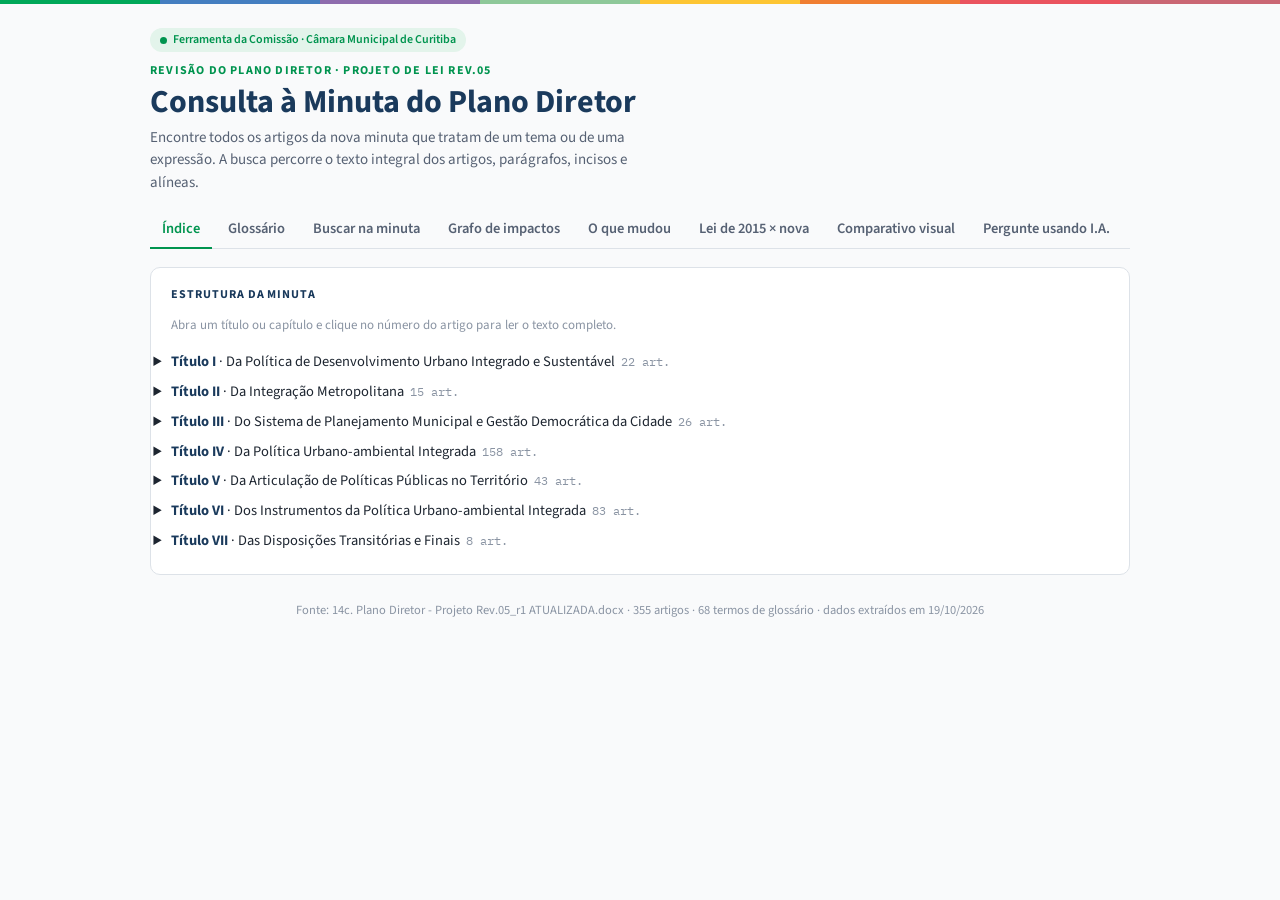
==== index.html @ 3417ba97 "Add files via upload" ====
<!doctype html>
<html lang="pt-BR">
<head>
<meta charset="UTF-8">
<meta name="viewport" content="width=device-width, initial-scale=1.0, viewport-fit=cover">
  <!-- Google Analytics (fluxo 16165894488) -->
  <script async src="https://www.googletagmanager.com/gtag/js?id=G-242PY3YEGE"></script>
  <script>
    window.dataLayer = window.dataLayer || [];
    function gtag(){dataLayer.push(arguments);}
    gtag('js', new Date());
    gtag('config', 'G-242PY3YEGE');
  </script>
<title>Consulta à Minuta do Plano Diretor</title>
<link rel="preconnect" href="https://fonts.googleapis.com">
<link rel="preconnect" href="https://fonts.gstatic.com" crossorigin>
<link href="https://fonts.googleapis.com/css2?family=Source+Sans+3:wght@400;500;600;700&family=Source+Serif+4:opsz,wght@8..60,400;8..60,600&family=IBM+Plex+Mono:wght@400;500&display=swap" rel="stylesheet">
<link rel="stylesheet" href="assets/estilo.css">
</head>
<body>
<div class="faixa" aria-hidden="true"></div>
<div class="page">
  <header class="topo">
    <span class="selo">Ferramenta da Comissão · Câmara Municipal de Curitiba</span>
    <p class="eyebrow">Revisão do Plano Diretor · Projeto de Lei Rev.05</p>
    <h1>Consulta à Minuta do Plano Diretor</h1>
    <p class="subtitulo" id="subtitulo">Encontre todos os artigos da nova minuta que tratam de um tema ou de uma expressão. A busca percorre o texto integral dos artigos, parágrafos, incisos e alíneas.</p>
  </header>

  <nav class="abas" aria-label="Seções da ferramenta">
    <button type="button" class="ativa" data-aba="indice">Índice</button>
    <button type="button" data-aba="glossario">Glossário</button>
    <button type="button" data-aba="busca">Buscar na minuta</button>
    <a href="grafo.html" id="link-grafo">Grafo de impactos</a>
    <a href="versoes.html">O que mudou</a>
    <a href="lei2015.html">Lei de 2015 × nova</a>
    <a href="comparativo.html">Comparativo visual</a>
    <button type="button" data-aba="pergunte">Pergunte usando I.A.</button>
  </nav>

  <!-- ================= BUSCA ================= -->
  <div id="aba-busca" class="aba" style="display:flex;flex-direction:column;gap:14px" hidden>
    <section class="card" id="card-busca">
      <form id="form-busca" class="busca-linha" role="search">
        <input type="search" id="q" placeholder="Ex.: segurança viária, deverá, lei específica, IPPUC…" aria-label="Termo ou expressão" autocomplete="off">
        <button class="btn" type="submit">Buscar</button>
      </form>
      <div class="opcoes">
        <span class="grupo" role="radiogroup" aria-label="Como combinar as palavras">
          <input type="radio" name="modo" id="modo-frase" value="frase" checked><label for="modo-frase">Expressão exata</label>
          <input type="radio" name="modo" id="modo-todas" value="todas"><label for="modo-todas">Todas as palavras</label>
          <input type="radio" name="modo" id="modo-qualquer" value="qualquer"><label for="modo-qualquer">Qualquer palavra</label>
        </span>
        <label class="check"><input type="checkbox" id="inteira" checked> Palavra inteira</label>
        <label class="check"><input type="checkbox" id="exato"> Diferenciar acentos</label>
      </div>
      <p class="dica">Acentos e maiúsculas são ignorados: <code>seguranca viaria</code> acha “Segurança Viária”. Use <code>*</code> como curinga: <code>dever*</code> acha deverá, deverão e deveres. Em “Todas as palavras”, aspas mantêm uma expressão junta: <code>"lei específica" prazo</code>.</p>

      <div class="filtros">
        <div>
          <label for="f-titulo">Título</label>
          <select id="f-titulo"><option value="">Todos os títulos</option></select>
        </div>
        <div>
          <label for="f-capitulo">Capítulo</label>
          <select id="f-capitulo" disabled><option value="">Todos os capítulos</option></select>
        </div>
      </div>

    </section>

    <section class="card glossario-def" id="card-gloss" hidden>
      <h2>No glossário da minuta</h2>
      <dl id="gloss-defs" style="margin:0"></dl>
    </section>

    <section class="card" id="card-resumo" hidden>
      <div class="resumo">
        <p id="resumo-texto"></p>
        <div class="acoes nao-imprime">
          <button class="btn-sec" type="button" id="btn-grafo">Ver no grafo</button>
          <button class="btn-sec" type="button" id="btn-link">Copiar link desta busca</button>
          <button class="btn-sec" type="button" id="btn-csv">Baixar planilha (CSV)</button>
          <button class="btn-sec" type="button" id="btn-imprimir">Imprimir / PDF</button>
        </div>
      </div>
      <div>
        <span class="rotulo">Onde aparece · artigos por título</span>
        <div class="distrib" id="distrib" style="margin-top:6px"></div>
      </div>
    </section>

    <div class="lista-artigos" id="lista"></div>
    <div id="mais-wrap" class="nao-imprime" style="text-align:center" hidden><button class="btn-sec" type="button" id="btn-mais">Mostrar mais artigos</button></div>
  </div>

  <!-- ================= ÍNDICE ================= -->
  <div id="aba-indice" class="aba">
    <section class="card">
      <h2>Estrutura da minuta</h2>
      <p class="dica">Abra um título ou capítulo e clique no número do artigo para ler o texto completo.</p>
      <div class="indice" id="indice"></div>
    </section>
  </div>

  <!-- ================= GLOSSÁRIO ================= -->
  <div id="aba-glossario" class="aba" hidden>
    <section class="card">
      <h2>Glossário da minuta</h2>
      <input type="search" id="g-filtro" placeholder="Filtrar termos…" aria-label="Filtrar glossário">
      <dl id="glossario" style="margin:0"></dl>
    </section>
  </div>

  <!-- ================= PERGUNTE ================= -->
  <div id="aba-pergunte" class="aba" hidden>
    <section class="card">
      <h2>Pergunte usando I.A.</h2>
      <p class="dica" style="font-size:14px">Perguntas de localizar ou contar termos, ler um artigo ou consultar uma definição são respondidas por programa, na hora e sem custo. Perguntas de impacto e de tema passam por uma varredura dos 355 artigos e depois pela análise da IA. Coloque entre aspas os termos exatos e cite o artigo pelo número.</p>
      <div>
        <label for="pergunta">Sua pergunta</label>
        <textarea id="pergunta" rows="3" placeholder='Ex.: se trocarmos "poderá" por "deverá" no art. 62, o que muda no resto da minuta?'></textarea>
      </div>
      <button class="btn" type="button" id="btn-perguntar" style="align-self:flex-start">Perguntar</button>
      <div id="status-pergunta" hidden style="display:flex;gap:10px;align-items:center;color:var(--ink-soft)"><div class="spinner"></div><span>Lendo os 355 artigos e analisando. Pode levar até um minuto…</span></div>
    </section>
    <section class="card aviso" id="aviso-ia" hidden>
      <p>Esta função entra no ar quando a Rev.05 for carregada na base de busca semântica. Enquanto isso, use a aba <button class="link" type="button" data-ir="busca">Buscar na minuta</button>, que já cobre o texto integral.</p>
    </section>
    <section class="card" id="resposta-ia" hidden>
      <p class="dica" id="resposta-pergunta"></p>
      <p class="selo-rota" id="resposta-rota" hidden></p>
      <p id="resposta-texto" style="margin:0;white-space:pre-wrap;font-family:var(--f-lei);font-size:16px"></p>
      <div id="resposta-fontes" class="art-rodape"></div>
    </section>
    <section class="card" id="resposta-lista-card" hidden>
      <h2>Onde aparece</h2>
      <div style="overflow-x:auto"><table class="tabela" id="resposta-lista"></table></div>
    </section>
    <section class="card" id="resposta-impactos-card" hidden>
      <h2>Artigos avaliados</h2>
      <div style="overflow-x:auto"><table class="tabela" id="resposta-impactos"></table></div>
    </section>
    <section class="card suave" id="resposta-varredura-card" hidden>
      <h2>Varredura automática</h2>
      <div id="resposta-varredura" style="display:flex;flex-direction:column;gap:6px;font-size:14px"></div>
    </section>
    <section class="card erro" id="erro-ia" hidden><p id="erro-ia-texto" style="margin:0"></p></section>
  </div>

  <footer class="rodape" id="rodape"></footer>
</div>

<script src="dados/minuta_rev05.js"></script>
<script src="assets/busca.js"></script>
<script>
  /* Endpoint do n8n para perguntas em linguagem natural (RAG sobre a Rev.05).
     Workflow: n8n/minuta_n8n_perguntar.json. Deixe vazio para desligar a aba. Contrato:
       POST { pergunta, versao: "rev05" }
       → { resposta, fontes: [{ artigo }], impactos: [{ artigo, nivel, origem, motivo }], varredura: {...} } */
  const ASK_URL = 'https://n8n.planodiretorcuritiba.cloud/webhook/minuta-perguntar-orq';   // orquestrador (C). Varredura pura (A): /webhook/minuta-perguntar

  const B = window.Busca, M = B.M;
  const $ = (id) => document.getElementById(id);
  const PAGINA = 40;
  let estado = B.lerURL();
  estado.comandos = new Set();
  if (!location.search) estado.q = 'segurança viária';
  let ultimo = null; let mostrando = PAGINA;

  // ---------- títulos e capítulos ----------
  const titulos = M.estrutura.filter((e) => e.tipo === 'titulo');
  titulos.forEach((t) => {
    const o = document.createElement('option'); o.value = t.id;
    o.textContent = `${t.rotulo} – ${B.tituloCaso(t.nome)}`; $('f-titulo').appendChild(o);
  });
  function preencherCapitulos(tid) {
    const sel = $('f-capitulo'); sel.innerHTML = '<option value="">Todos os capítulos</option>';
    const caps = M.estrutura.filter((e) => e.tipo === 'capitulo' && e.pai === tid);
    caps.forEach((c) => { const o = document.createElement('option'); o.value = c.id; o.textContent = `${c.rotulo} – ${B.tituloCaso(c.nome)}`; sel.appendChild(o); });
    sel.disabled = !caps.length;
  }

  // ---------- estado <-> formulário ----------
  function paraFormulario() {
    $('q').value = estado.q;
    $('modo-' + estado.modo).checked = true;
    $('inteira').checked = estado.inteira; $('exato').checked = estado.exato;
    const no = estado.escopo ? B.nos.get(estado.escopo) : null;
    const tid = no ? (no.tipo === 'titulo' ? no.id : no.pai) : '';
    $('f-titulo').value = tid || ''; preencherCapitulos(tid);
    $('f-capitulo').value = no && no.tipo === 'capitulo' ? no.id : '';
  }
  function doFormulario() {
    estado.q = $('q').value.trim();
    estado.modo = document.querySelector('input[name="modo"]:checked').value;
    estado.inteira = $('inteira').checked; estado.exato = $('exato').checked;
    estado.escopo = $('f-capitulo').value || $('f-titulo').value || '';
  }

  // ---------- execução ----------
  function executar(semLer) {
    if (!semLer) doFormulario();
    paraFormulario();
    history.replaceState(null, '', B.urlDe(estado) + location.hash);
    $('link-grafo').href = B.urlDe(estado, 'grafo.html');
    if (!estado.q && !estado.comandos.size) {
      ultimo = null; $('card-resumo').hidden = true; $('card-gloss').hidden = true;
      $('lista').innerHTML = `<div class="card vazio">Digite um termo ou expressão. A minuta Rev.05 tem ${B.artigos.length} artigos em ${titulos.length} títulos.</div>`;
      $('mais-wrap').hidden = true; return;
    }
    ultimo = B.buscar(estado); mostrando = PAGINA;
    renderGlossario(); renderResumo(); renderLista();
  }

  function renderResumo() {
    const r = ultimo; const n = r.artigos.length;
    const nt = new Set(r.artigos.map((x) => x.a.caminho[0] && x.a.caminho[0].id)).size;
    const cmds = [...estado.comandos].map((k) => B.COMANDOS[k].nome.toLowerCase());
    let txt;
    if (!n) txt = 'Nenhum artigo encontrado.';
    else if (r.temTermo) txt = `<b>${r.total}</b> ocorrência${r.total !== 1 ? 's' : ''} de <b>${r.termos.map((t) => '“' + B.esc(t) + '”').join(estado.modo === 'todas' ? ' e ' : ' ou ')}</b> em <b>${n}</b> artigo${n !== 1 ? 's' : ''}, distribuídos em ${nt} título${nt !== 1 ? 's' : ''}`;
    else txt = `<b>${n}</b> artigo${n !== 1 ? 's' : ''} com ${B.esc(cmds.join(' e '))}`;
    if (n && r.temTermo && cmds.length) txt += ` · filtrado por ${B.esc(cmds.join(' e '))}`;
    if (estado.escopo) txt += ` · dentro de ${B.esc(B.nomeNo(estado.escopo))}`;
    $('resumo-texto').innerHTML = txt + (n && r.temTermo ? '.' : '');
    // distribuição por título (ignora escopo para mostrar o todo)
    const base = estado.escopo ? B.buscar({ ...estado, escopo: '' }) : r;
    const cont = new Map();
    base.artigos.forEach((x) => { const t = x.a.caminho[0]; if (t) cont.set(t.id, (cont.get(t.id) || 0) + 1); });
    const max = Math.max(1, ...cont.values());
    $('distrib').innerHTML = titulos.map((t) => {
      const v = cont.get(t.id) || 0;
      const sel = estado.escopo && (estado.escopo === t.id || estado.escopo.startsWith(t.id + '/'));
      return `<button type="button" class="distrib-linha${sel ? ' sel' : ''}" data-tit="${t.id}" title="Filtrar por ${B.esc(t.rotulo)}">
        <span class="distrib-nome"><b>${B.esc(t.rotulo)}</b> · ${B.esc(B.tituloCaso(t.nome))}</span>
        <span class="distrib-barra"><i style="width:${(v / max) * 100}%"></i></span>
        <span class="distrib-num">${v}/${t.n_artigos}</span></button>`;
    }).join('');
    $('card-resumo').hidden = false;
  }

  function cardArtigo(x) {
    const a = x.a; const idx = [...x.porDisp.keys()].sort((p, q) => p - q);
    // mostra o caput como contexto quando o achado está num inciso/parágrafo
    const mostrar = new Set(idx);
    idx.forEach((i) => {
      const d = a.dispositivos[i];
      if (d.tipo === 'inciso' || d.tipo === 'alinea' || d.tipo === 'item') {
        for (let j = i - 1; j >= 0; j--) { const t = a.dispositivos[j].tipo; if (t === 'caput' || t === 'paragrafo') { mostrar.add(j); break; } if (d.tipo !== 'inciso' && t === 'inciso') mostrar.add(j); }
      }
    });
    if (!mostrar.size) mostrar.add(0);
    const ord = [...mostrar].sort((p, q) => p - q);
    let html = ''; let prev = -1;
    ord.forEach((i) => {
      if (i - prev > 1) html += '<p class="reticencias">…</p>';
      html += B.htmlDisp(a.dispositivos[i], x.porDisp.get(i)); prev = i;
    });
    if (prev < a.dispositivos.length - 1) html += '<p class="reticencias">…</p>';
    const qt = x.hits ? `${x.hits} ocorrência${x.hits > 1 ? 's' : ''}` : '';
    return `<article class="art" id="art-${a.n}">
      <div class="art-cab"><span class="art-num">${a.rotulo}</span><span class="art-qt">${qt}</span></div>
      ${B.htmlCaminho(a)}
      <div>${html}</div>
      <div class="art-rodape"><button class="link" type="button" data-ler="${a.n}">Ler artigo completo</button>${B.htmlRefs(a)}</div>
    </article>`;
  }
  function renderLista() {
    const r = ultimo;
    if (!r.artigos.length) {
      $('lista').innerHTML = `<div class="card vazio">Nada encontrado. Tente desmarcar “Palavra inteira”, usar o curinga <code>*</code> ou trocar para “Qualquer palavra”.</div>`;
      $('mais-wrap').hidden = true; return;
    }
    $('lista').innerHTML = r.artigos.slice(0, mostrando).map(cardArtigo).join('');
    $('mais-wrap').hidden = r.artigos.length <= mostrando;
    $('btn-mais').textContent = `Mostrar mais artigos (${r.artigos.length - mostrando} restantes)`;
  }
  function renderGlossario() {
    const card = $('card-gloss');
    if (!ultimo || !ultimo.temTermo) { card.hidden = true; return; }
    const termos = ultimo.termos.map(B.norm);
    const achados = M.glossario.filter((g) => { const t = B.norm(g.termo); return termos.some((q) => q.length > 2 && (t.includes(q.replace(/\*/g, '')) || q.includes(t))); }).slice(0, 4);
    card.hidden = !achados.length;
    $('gloss-defs').innerHTML = achados.map((g) => `<dt>${B.esc(g.termo)}</dt><dd>${B.esc(g.definicao)}</dd>`).join('');
  }

  // ---------- eventos ----------
  $('form-busca').addEventListener('submit', (e) => { e.preventDefault(); executar(); });
  document.querySelectorAll('input[name="modo"], #inteira, #exato').forEach((el) => el.addEventListener('change', () => { if ($('q').value.trim() || estado.comandos.size) executar(); }));
  $('f-titulo').addEventListener('change', () => { preencherCapitulos($('f-titulo').value); $('f-capitulo').value = ''; executar(); });
  $('f-capitulo').addEventListener('change', () => executar());
  $('distrib').addEventListener('click', (e) => {
    const b = e.target.closest('[data-tit]'); if (!b) return;
    const ja = estado.escopo && (estado.escopo === b.dataset.tit || estado.escopo.startsWith(b.dataset.tit + '/'));
    $('f-titulo').value = ja ? '' : b.dataset.tit; preencherCapitulos($('f-titulo').value); $('f-capitulo').value = ''; executar();
  });
  $('btn-mais').addEventListener('click', () => { mostrando += PAGINA; renderLista(); });
  document.addEventListener('click', (e) => {
    const l = e.target.closest('[data-ler]'); if (l) { B.abrirArtigo(Number(l.dataset.ler), estado); return; }
    const r = e.target.closest('.lista-artigos [data-art], #indice [data-art], #resposta-fontes [data-art], #resposta-impactos [data-art], #resposta-varredura [data-art], #resposta-lista [data-art]'); if (r) { B.abrirArtigo(Number(r.dataset.art), estado.q || estado.comandos.size ? estado : null); return; }
    const ir = e.target.closest('[data-ir]'); if (ir) mostrarAba(ir.dataset.ir);
  });
  $('btn-grafo').addEventListener('click', () => { location.href = B.urlDe(estado, 'grafo.html'); });
  $('btn-imprimir').addEventListener('click', () => { mostrando = ultimo ? ultimo.artigos.length : PAGINA; if (ultimo) renderLista(); setTimeout(() => window.print(), 50); });
  $('btn-link').addEventListener('click', async () => {
    const url = location.href; const b = $('btn-link');
    try { await navigator.clipboard.writeText(url); b.textContent = 'Link copiado'; }
    catch (e) { prompt('Copie o link:', url); }
    setTimeout(() => { b.textContent = 'Copiar link desta busca'; }, 2000);
  });
  $('btn-csv').addEventListener('click', () => {
    if (!ultimo) return;
    const linhas = [['artigo', 'titulo', 'capitulo', 'secao', 'dispositivo', 'texto', 'ocorrencias_no_artigo']];
    ultimo.artigos.forEach((x) => {
      const cam = (t) => { const c = x.a.caminho.find((c) => c.tipo === t); return c ? `${c.rotulo} ${B.tituloCaso(c.nome)}` : ''; };
      [...x.porDisp.keys()].sort((p, q) => p - q).forEach((i) => {
        const d = x.a.dispositivos[i];
        linhas.push([x.a.rotulo, cam('titulo'), cam('capitulo'), cam('secao'), d.tipo === 'caput' ? 'caput' : (d.tipo === 'inciso' ? 'inciso ' : '') + d.rotulo, d.texto, x.hits]);
      });
    });
    const csv = '﻿' + linhas.map((l) => l.map((v) => '"' + String(v).replace(/"/g, '""') + '"').join(';')).join('\r\n');
    const a = document.createElement('a');
    a.href = URL.createObjectURL(new Blob([csv], { type: 'text/csv;charset=utf-8' }));
    a.download = 'minuta_rev05_busca_' + (estado.q || [...estado.comandos].join('-')).replace(/[^\p{L}\p{N}]+/gu, '_').slice(0, 40) + '.csv';
    document.body.appendChild(a); a.click(); a.remove();
  });

  // ---------- abas ----------
  const ABAS = ['indice', 'glossario', 'busca', 'pergunte'];
  function mostrarAba(aba) {
    if (!ABAS.includes(aba)) aba = 'indice';
    history.replaceState(null, '', location.pathname + location.search + '#' + aba);
    document.querySelectorAll('.aba').forEach((el) => { el.hidden = el.id !== 'aba-' + aba; });
    document.querySelectorAll('nav.abas button[data-aba]').forEach((b) => b.classList.toggle('ativa', b.dataset.aba === aba));
    if (aba === 'indice' && !$('indice').childElementCount) renderIndice();
    if (aba === 'glossario' && !$('glossario').childElementCount) renderGlossarioLista('');
    if (aba === 'pergunte') $('aviso-ia').hidden = !!ASK_URL;
  }
  document.querySelectorAll('nav.abas button[data-aba]').forEach((b) => b.addEventListener('click', () => mostrarAba(b.dataset.aba)));

  // ---------- índice ----------
  function renderIndice() {
    const filhos = new Map();
    M.estrutura.forEach((e) => { if (e.pai) { if (!filhos.has(e.pai)) filhos.set(e.pai, []); filhos.get(e.pai).push(e); } });
    const artsDe = new Map();
    B.artigos.forEach((a) => { if (!artsDe.has(a.pai)) artsDe.set(a.pai, []); artsDe.get(a.pai).push(a); });
    // artigos que vêm antes das seções ficam primeiro; os demais depois
    function no(e) {
      const subs = filhos.get(e.id) || []; const arts = artsDe.get(e.id) || [];
      const botoes = arts.length ? `<div class="indice-arts">${arts.map((a) => `<button type="button" data-art="${a.n}" title="${B.esc(a.dispositivos[0].texto.slice(0, 140))}">${a.n}</button>`).join('')}</div>` : '';
      return `<details class="no"><summary><b>${B.esc(e.rotulo)}</b> · ${B.esc(B.tituloCaso(e.nome))}<span class="qt">${e.n_artigos} art.</span></summary>${botoes}${subs.map(no).join('')}</details>`;
    }
    $('indice').innerHTML = (filhos.get('raiz') || []).map(no).join('');
  }

  // ---------- glossário ----------
  function renderGlossarioLista(f) {
    const q = B.norm(f.trim());
    $('glossario').innerHTML = M.glossario.filter((g) => !q || B.norm(g.termo + ' ' + g.definicao).includes(q))
      .map((g) => `<dt style="font-weight:700;color:var(--title);margin-top:10px">${B.esc(g.termo)} <button class="link" type="button" data-buscar="${B.esc(g.termo.replace(/\s*\(.*\)$/, ''))}" style="font-weight:400;font-size:13px">buscar na minuta</button></dt><dd style="margin:2px 0 0;font-family:var(--f-lei)">${B.esc(g.definicao)}</dd>`).join('');
  }
  $('g-filtro').addEventListener('input', (e) => renderGlossarioLista(e.target.value));
  $('glossario').addEventListener('click', (e) => {
    const b = e.target.closest('[data-buscar]'); if (!b) return;
    $('q').value = b.dataset.buscar; $('modo-frase').checked = true; mostrarAba('busca'); executar();
  });

  // ---------- pergunte ----------
  $('btn-perguntar').addEventListener('click', async () => {
    const pergunta = $('pergunta').value.trim(); if (!pergunta) return;
    if (!ASK_URL) { $('aviso-ia').hidden = false; return; }
    $('erro-ia').hidden = true; $('resposta-ia').hidden = true; $('resposta-lista-card').hidden = true; $('resposta-impactos-card').hidden = true; $('resposta-varredura-card').hidden = true; $('status-pergunta').hidden = false; $('btn-perguntar').disabled = true;
    try {
      const res = await fetch(ASK_URL, { method: 'POST', headers: { 'Content-Type': 'application/json' }, body: JSON.stringify({ pergunta, versao: 'rev05' }) });
      const bruto = await res.text();
      if (!res.ok) throw new Error('o servidor respondeu HTTP ' + res.status + (res.status === 524 ? ' (tempo esgotado no Cloudflare)' : ''));
      if (!bruto.trim()) throw new Error('o fluxo do n8n terminou sem resposta; veja a última execução no n8n');
      let data;
      try { data = JSON.parse(bruto); } catch (e) { throw new Error('resposta inválida do n8n: ' + bruto.slice(0, 160)); }
      if (data.erro) throw new Error('falha no passo "' + (data.no || '?') + '": ' + data.erro + (data.detalhe ? ' (' + data.detalhe + ')' : ''));
      $('resposta-pergunta').textContent = 'Pergunta: ' + pergunta;
      $('resposta-texto').textContent = data.resposta || '(sem resposta)';
      const fontes = (data.fontes || []).map((f) => Number(f.artigo || f)).filter((n) => B.porNumero.has(n));
      $('resposta-fontes').innerHTML = fontes.length && !(data.lista || []).length ? `<span class="refs">Artigos usados: ${fontes.map((n) => `<button class="link" type="button" data-art="${n}">${B.rotuloArt(n)}</button>`).join(', ')}</span>` : '';
      const rota = $('resposta-rota');
      rota.hidden = !data.aviso_rota; rota.textContent = data.aviso_rota || '';
      rota.dataset.rota = data.rota || '';
      $('resposta-ia').hidden = false;
      renderOcorrencias(data.lista || []);
      renderImpactos(data.impactos || []);
      renderVarredura(data.rota === 'programa' ? null : data.varredura);
    } catch (err) {
      $('erro-ia-texto').textContent = 'Não foi possível obter a resposta: ' + err.message + '.';
      $('erro-ia').hidden = false;
    } finally { $('status-pergunta').hidden = true; $('btn-perguntar').disabled = false; }
  });

  const lnk = (n) => `<button class="link" type="button" data-art="${n}">${B.rotuloArt(n)}</button>`;
  const NIVEL = { 'direto': ['Impacto direto', 'var(--c-proibicao)'], 'indireto': ['Impacto indireto', 'var(--c-obrigacao)'], 'sem impacto': ['Sem impacto', 'var(--ink-faint)'] };
  function renderImpactos(lista) {
    if (!lista.length) { $('resposta-impactos-card').hidden = true; return; }
    const ordem = { 'direto': 0, 'indireto': 1, 'sem impacto': 2 };
    lista = lista.slice().sort((a, b) => (ordem[a.nivel] ?? 3) - (ordem[b.nivel] ?? 3) || a.artigo - b.artigo);
    $('resposta-impactos').innerHTML = '<thead><tr><th>Artigo</th><th>Avaliação</th><th>Motivo</th></tr></thead><tbody>' +
      lista.map((i) => { const [nome, cor] = NIVEL[i.nivel] || [i.nivel || '—', 'var(--ink-faint)'];
        return `<tr><td>${lnk(i.artigo)}</td><td><span class="tag" style="--cor:${cor}">${B.esc(nome)}</span>${i.origem === 'leitura' ? '<div class="dica">achado pela IA na leitura</div>' : ''}</td><td>${B.esc(i.motivo || '')}</td></tr>`; }).join('') + '</tbody>';
    $('resposta-impactos-card').hidden = false;
  }
  function renderOcorrencias(lista) {
    if (!lista.length) { $('resposta-lista-card').hidden = true; return; }
    const variosTermos = new Set(lista.map((x) => x.termo)).size > 1;
    $('resposta-lista').innerHTML = '<thead><tr><th>Artigo</th>' + (variosTermos ? '<th>Termo</th>' : '') + '<th>Vezes</th><th>Trecho</th></tr></thead><tbody>' +
      lista.map((x) => `<tr><td>${lnk(x.artigo)}</td>${variosTermos ? `<td>${B.esc(x.termo)}</td>` : ''}<td class="num">${x.ocorrencias}</td><td style="font-family:var(--f-lei);font-size:14px">${B.esc(x.trecho || '')}</td></tr>`).join('') + '</tbody>';
    $('resposta-lista-card').hidden = false;
  }
  function renderVarredura(v) {
    if (!v) { $('resposta-varredura-card').hidden = true; return; }
    const partes = [`<p style="margin:0">Percorridos <b>${v.total_artigos_percorridos}</b> artigos. ${v.checklist.length} entraram na lista obrigatória de avaliação.</p>`];
    (v.termos || []).forEach((t) => {
      const no = (t.no_alvo || []).map((x) => `${B.rotuloArt(x.artigo)}: ${x.ocorrencias}×`).join(', ');
      partes.push(`<p style="margin:0">“${B.esc(t.termo)}” aparece ${t.total} vez${t.total !== 1 ? 'es' : ''} em ${t.artigos.length} artigo${t.artigos.length !== 1 ? 's' : ''}${no ? ` (no artigo citado: ${no})` : ''}${({ original: ' · termo que seria substituído', novo: ' · termo novo, só contado', edicao: ' · texto da alteração, não usado como tema', 'alteração': ' · texto da alteração, não usado como tema' })[t.papel] || ''}.</p>`);
    });
    if (v.checklist.length) partes.push(`<details><summary>Ver a lista e o motivo de cada artigo</summary><ul style="margin:6px 0 0;padding-left:18px">${v.checklist.map((c) => `<li>${lnk(c.artigo)}: ${B.esc(c.motivos.join('; '))}</li>`).join('')}</ul></details>`);
    if (v.nao_avaliados_pela_ia && v.nao_avaliados_pela_ia.length) partes.push(`<p style="margin:0;color:var(--danger)">A IA não comentou ${v.nao_avaliados_pela_ia.length} artigo(s) da lista: ${v.nao_avaliados_pela_ia.map(lnk).join(', ')}. Confira manualmente.</p>`);
    $('resposta-varredura').innerHTML = partes.join('');
    $('resposta-varredura-card').hidden = false;
  }

  $('rodape').textContent = `Fonte: ${M.documento.arquivo} · ${B.artigos.length} artigos · ${M.glossario.length} termos de glossário · dados extraídos em ${M.documento.gerado_em.split('-').reverse().join('/')}`;

  paraFormulario();
  executar(true);
  // abre a aba do endereço (#indice, #glossario, #busca, #pergunte); sem marcação, começa pelo Índice
  mostrarAba((location.hash || '#indice').slice(1));
</script>
</body>
</html>
---- assets/estilo.css ----
/* Consulta à Minuta — identidade herdada da Minuta Interativa:
   fundo cinza-azulado claro, cartões brancos, verde IPPUC como ação,
   faixa multicolorida no topo (mesma sequência de cores do grafo de
   contribuições). Texto de lei em serifa para leitura longa. */
:root {
  --bg: #F9FAFB;
  --surface: #FFFFFF;
  --surface-2: #F3F4F6;
  --ink: #1D2530;
  --ink-soft: #566173;
  --ink-faint: #8A94A3;
  --title: #1A3A5C;
  --border: #DDE2E8;
  --primary: #00944F;
  --primary-ink: #FFFFFF;
  --primary-soft: #E3F4EB;
  --gold: #F2C230;
  --mark: #FFE58A;
  --mark-ink: #1D2530;
  --danger: #C8323C;
  --danger-soft: #FBE9EA;
  /* tipos de comando normativo */
  --c-obrigacao: #E06A1B;
  --c-competencia: #8E6CAD;
  --c-permissao: #00A859;
  --c-proibicao: #D9414D;
  --c-regulamentacao: #447EC0;
  --c-prazo: #B98A00;
  /* grafo */
  --g-estrutura: #6B7280;
  --g-folha: #C5CBD3;
  --g-link: #E2E5EA;
  --g-hit: #00944F;
  --g-ligado: #E0A800;
  --g-remissao: #447EC0;

  --f-ui: "Source Sans 3", system-ui, -apple-system, "Segoe UI", sans-serif;
  --f-lei: "Source Serif 4", Georgia, "Times New Roman", serif;
  --f-mono: "IBM Plex Mono", ui-monospace, SFMono-Regular, Menlo, monospace;
  --radius: 10px;
}
@media (prefers-color-scheme: dark) {
  :root:not([data-theme="light"]) {
    --bg: #12171E; --surface: #1A212B; --surface-2: #222A35; --ink: #E7ECF2; --ink-soft: #AEB8C5;
    --ink-faint: #7D8796; --title: #CFE0F2; --border: #2F3946; --primary: #2BC07A; --primary-ink: #0B1A12;
    --primary-soft: #16352A; --gold: #F2C230; --mark: #6B5A12; --mark-ink: #FFF6D6; --danger: #F07A82; --danger-soft: #3A1E22;
    --c-obrigacao: #F29455; --c-competencia: #B79AD3; --c-permissao: #39C98A; --c-proibicao: #F07A82;
    --c-regulamentacao: #7DA9DE; --c-prazo: #E5B93A;
    --g-estrutura: #9AA4B2; --g-folha: #3B4553; --g-link: #28313C; --g-hit: #2BC07A; --g-ligado: #F2C230; --g-remissao: #7DA9DE;
    color-scheme: dark;
  }
}
:root[data-theme="dark"] {
  --bg: #12171E; --surface: #1A212B; --surface-2: #222A35; --ink: #E7ECF2; --ink-soft: #AEB8C5;
  --ink-faint: #7D8796; --title: #CFE0F2; --border: #2F3946; --primary: #2BC07A; --primary-ink: #0B1A12;
  --primary-soft: #16352A; --gold: #F2C230; --mark: #6B5A12; --mark-ink: #FFF6D6; --danger: #F07A82; --danger-soft: #3A1E22;
  --c-obrigacao: #F29455; --c-competencia: #B79AD3; --c-permissao: #39C98A; --c-proibicao: #F07A82;
  --c-regulamentacao: #7DA9DE; --c-prazo: #E5B93A;
  --g-estrutura: #9AA4B2; --g-folha: #3B4553; --g-link: #28313C; --g-hit: #2BC07A; --g-ligado: #F2C230; --g-remissao: #7DA9DE;
  color-scheme: dark;
}

* { box-sizing: border-box; }
[hidden] { display: none !important; }
html, body { margin: 0; }
body {
  background: var(--bg);
  color: var(--ink);
  font-family: var(--f-ui);
  font-size: 15px;
  line-height: 1.5;
  padding-block: 0 56px;
  padding-left: max(16px, env(safe-area-inset-left, 0px));
  padding-right: max(16px, env(safe-area-inset-right, 0px));
}
.faixa {
  position: fixed; inset: 0 0 auto 0; height: 4px; z-index: 20;
  background: linear-gradient(90deg,
    #00A859 0 12.5%, #447EC0 0 25%, #8E6CAD 0 37.5%, #8EC899 0 50%,
    #FDC533 0 62.5%, #F07E31 0 75%, #EA535E 0 87.5%, #CA6673 0 100%);
}
.page { max-width: 980px; margin: 0 auto; padding-top: 28px; display: flex; flex-direction: column; gap: 18px; }
.page.wide { max-width: 1240px; }

header.topo { display: flex; flex-direction: column; gap: 4px; }
.eyebrow {
  margin: 0; font-size: 12px; font-weight: 700; letter-spacing: .1em; text-transform: uppercase; color: var(--primary);
}
h1 { margin: 0; font-size: clamp(24px, 4.2vw, 32px); line-height: 1.15; font-weight: 700; color: var(--title); text-wrap: balance; }
.subtitulo { margin: 2px 0 0; color: var(--ink-soft); font-size: 15px; max-width: 70ch; }
.selo {
  display: inline-flex; align-items: center; gap: 6px; align-self: flex-start;
  font-size: 12px; font-weight: 600; color: var(--primary); background: var(--primary-soft);
  border-radius: 999px; padding: 3px 10px; margin-bottom: 6px;
}
.selo::before { content: ""; width: 7px; height: 7px; border-radius: 50%; background: var(--primary); }

nav.abas { display: flex; gap: 4px; border-bottom: 1px solid var(--border); flex-wrap: wrap; }
nav.abas a, nav.abas button {
  appearance: none; background: none; border: 0; border-bottom: 2px solid transparent; margin-bottom: -1px;
  padding: 10px 12px; font: 600 14.5px/1 var(--f-ui); color: var(--ink-soft); text-decoration: none; cursor: pointer; border-radius: 0;
}
nav.abas a:hover, nav.abas button:hover { color: var(--ink); }
nav.abas .ativa { color: var(--primary); border-bottom-color: var(--primary); }
nav.abas .sep { flex: 1; }

.card {
  background: var(--surface); border: 1px solid var(--border); border-radius: var(--radius);
  padding: 18px 20px; display: flex; flex-direction: column; gap: 12px; min-width: 0;
}
.card.suave { background: var(--surface-2); }
.card h2 { margin: 0; font-size: 12px; font-weight: 700; letter-spacing: .08em; text-transform: uppercase; color: var(--title); }

label, .rotulo { font-size: 12px; font-weight: 700; letter-spacing: .04em; text-transform: uppercase; color: var(--ink-soft); }
input[type="search"], input[type="text"], select, textarea {
  width: 100%; font: 16px/1.4 var(--f-ui); color: var(--ink); background: var(--surface);
  border: 1px solid var(--border); border-radius: 8px; padding: 10px 12px;
}
textarea { resize: vertical; }
input:focus-visible, select:focus-visible, textarea:focus-visible, button:focus-visible, a:focus-visible, summary:focus-visible {
  outline: 2px solid var(--primary); outline-offset: 2px;
}
.busca-linha { display: flex; gap: 8px; align-items: stretch; flex-wrap: wrap; }
.busca-linha input { flex: 1 1 260px; min-width: 0; font-size: 18px; padding: 12px 14px; }

button.btn {
  font: 700 14.5px/1 var(--f-ui); color: var(--primary-ink); background: var(--primary);
  border: 1px solid var(--primary); border-radius: 8px; padding: 12px 18px; cursor: pointer;
}
button.btn:hover { filter: brightness(1.06); }
button.btn:disabled { opacity: .5; cursor: default; }
button.btn-sec {
  font: 600 13.5px/1 var(--f-ui); color: var(--primary); background: transparent;
  border: 1px solid var(--primary); border-radius: 8px; padding: 8px 12px; cursor: pointer;
}
button.btn-sec:hover { background: var(--primary-soft); }
button.link {
  appearance: none; border: 0; background: none; padding: 0; font: inherit; color: var(--primary);
  cursor: pointer; text-decoration: underline; text-underline-offset: 2px;
}

.opcoes { display: flex; flex-wrap: wrap; gap: 8px 18px; align-items: center; font-size: 14px; color: var(--ink-soft); }
.opcoes .grupo { display: inline-flex; gap: 2px; background: var(--surface-2); border: 1px solid var(--border); border-radius: 8px; padding: 2px; }
.opcoes .grupo input { position: absolute; opacity: 0; pointer-events: none; }
.opcoes .grupo label { text-transform: none; letter-spacing: 0; font-size: 13.5px; font-weight: 600; padding: 6px 10px; border-radius: 6px; cursor: pointer; color: var(--ink-soft); }
.opcoes .grupo input:checked + label { background: var(--surface); color: var(--ink); box-shadow: 0 1px 2px rgba(0,0,0,.08); }
.opcoes .grupo input:focus-visible + label { outline: 2px solid var(--primary); }
.opcoes .check { display: inline-flex; gap: 6px; align-items: center; cursor: pointer; text-transform: none; letter-spacing: 0; font-size: 14px; font-weight: 500; color: var(--ink-soft); }
.opcoes .check input { accent-color: var(--primary); width: 16px; height: 16px; }
.dica { margin: 0; font-size: 13px; color: var(--ink-faint); }
.dica code, code { font-family: var(--f-mono); font-size: .9em; background: var(--surface-2); padding: 1px 5px; border-radius: 4px; }

.chips { display: flex; flex-wrap: wrap; gap: 6px; }
button.chip {
  font: 600 13px/1 var(--f-ui); color: var(--ink-soft); background: var(--surface);
  border: 1px solid var(--border); border-radius: 999px; padding: 7px 12px; cursor: pointer;
  display: inline-flex; align-items: center; gap: 6px;
}
button.chip:hover { border-color: var(--ink-faint); color: var(--ink); }
button.chip .ponto { width: 8px; height: 8px; border-radius: 50%; background: var(--cor, var(--ink-faint)); }
button.chip[aria-pressed="true"] { background: var(--cor, var(--primary)); border-color: var(--cor, var(--primary)); color: #fff; }
button.chip[aria-pressed="true"] .ponto { background: #fff; }
button.chip .qt { font-family: var(--f-mono); font-weight: 500; font-size: 11.5px; opacity: .75; }

.filtros { display: grid; grid-template-columns: repeat(auto-fit, minmax(220px, 1fr)); gap: 10px; }
.filtros > div { display: flex; flex-direction: column; gap: 4px; min-width: 0; }

.numeros { display: grid; grid-template-columns: repeat(auto-fit, minmax(150px, 1fr)); gap: 10px; }
.numero { background: var(--surface-2); border: 1px solid var(--border); border-radius: var(--radius); padding: 10px 14px; }
.numero b { display: block; font-size: 24px; line-height: 1.1; color: var(--title); font-variant-numeric: tabular-nums; }
.numero span { font-size: 12px; color: var(--ink-soft); }
.numero.verde b { color: var(--primary); }
.numero.ouro b { color: var(--c-prazo); }
.numero.azul b { color: var(--g-remissao); }

/* distribuição por título */
.distrib { display: flex; flex-direction: column; gap: 6px; }
.distrib-linha {
  display: grid; grid-template-columns: minmax(0, 1fr) minmax(90px, 2fr) 3.2em; gap: 10px; align-items: center;
  appearance: none; border: 0; background: none; font: inherit; color: inherit; text-align: left; padding: 3px 4px; border-radius: 6px; cursor: pointer;
}
.distrib-linha:hover { background: var(--surface-2); }
.distrib-linha.sel { background: var(--primary-soft); }
.distrib-nome { font-size: 13.5px; overflow: hidden; text-overflow: ellipsis; white-space: nowrap; }
.distrib-nome b { color: var(--title); }
.distrib-barra { height: 10px; background: var(--surface-2); border-radius: 5px; overflow: hidden; }
.distrib-barra i { display: block; height: 100%; background: var(--primary); border-radius: 5px; }
.distrib-num { font-family: var(--f-mono); font-size: 12.5px; text-align: right; color: var(--ink-soft); font-variant-numeric: tabular-nums; }

/* resultado */
.resumo { display: flex; flex-wrap: wrap; justify-content: space-between; gap: 8px 16px; align-items: center; }
.resumo p { margin: 0; font-size: 15px; }
.resumo .acoes { display: flex; gap: 6px; flex-wrap: wrap; }
.lista-artigos { display: flex; flex-direction: column; gap: 10px; }
.art {
  background: var(--surface); border: 1px solid var(--border); border-radius: var(--radius);
  padding: 14px 18px; display: flex; flex-direction: column; gap: 8px; min-width: 0;
}
.art-cab { display: flex; flex-wrap: wrap; align-items: baseline; gap: 4px 12px; }
.art-num { font: 700 17px/1.2 var(--f-ui); color: var(--title); }
.art-qt { font-family: var(--f-mono); font-size: 12px; color: var(--primary); font-weight: 500; }
.caminho { font-size: 12.5px; color: var(--ink-faint); line-height: 1.35; }
.caminho span + span::before { content: " › "; }
.disp { font-family: var(--f-lei); font-size: 15.5px; line-height: 1.6; margin: 0; color: var(--ink); overflow-wrap: anywhere; }
.disp .rot { font-weight: 600; }
.disp.inciso { padding-left: 1.4em; }
.disp.alinea { padding-left: 2.8em; }
.disp.item { padding-left: 4.2em; }
.reticencias { font-size: 13px; color: var(--ink-faint); margin: -2px 0; }
mark { background: var(--mark); color: var(--mark-ink); border-radius: 3px; padding: 0 1px; }
mark.cmd { background: transparent; color: inherit; border-bottom: 2px solid var(--cor); padding: 0; border-radius: 0; font-weight: 600; }
.art-rodape { display: flex; flex-wrap: wrap; gap: 6px 14px; align-items: center; font-size: 13px; color: var(--ink-soft); }
.tag { display: inline-flex; align-items: center; gap: 5px; font-size: 12px; font-weight: 600; color: var(--ink-soft); }
.tag::before { content: ""; width: 8px; height: 8px; border-radius: 2px; background: var(--cor, var(--ink-faint)); }
.refs { display: inline-flex; gap: 4px 8px; flex-wrap: wrap; align-items: baseline; }
.vazio { text-align: center; color: var(--ink-soft); padding: 26px 10px; }

.glossario-def { border-left: 3px solid var(--gold); background: var(--surface); }
.glossario-def dt { font-weight: 700; color: var(--title); }
.glossario-def dd { margin: 2px 0 10px; font-family: var(--f-lei); }

/* índice */
details.no { border-left: 1px solid var(--border); padding-left: 12px; margin-left: 4px; }
details.no > summary { cursor: pointer; padding: 4px 0; font-size: 14.5px; list-style-position: outside; }
details.no > summary b { color: var(--title); }
details.no > summary .qt { font-family: var(--f-mono); font-size: 12px; color: var(--ink-faint); margin-left: 6px; }
.indice > details.no { border-left: 0; padding-left: 0; margin-left: 0; }
.indice-arts { display: flex; flex-wrap: wrap; gap: 4px; padding: 4px 0 8px 12px; }
.indice-arts button {
  font: 500 12.5px/1 var(--f-mono); background: var(--surface-2); border: 1px solid var(--border); color: var(--ink);
  border-radius: 6px; padding: 5px 7px; cursor: pointer;
}
.indice-arts button:hover { border-color: var(--primary); color: var(--primary); }

/* leitor (dialog) */
dialog.leitor {
  border: 1px solid var(--border); border-radius: 12px; padding: 0; background: var(--surface); color: var(--ink);
  width: min(760px, calc(100vw - 32px)); max-height: min(86vh, 900px);
}
dialog.leitor::backdrop { background: rgba(15, 22, 30, .45); }
.leitor-cab { position: sticky; top: 0; background: var(--surface); border-bottom: 1px solid var(--border); padding: 14px 18px; display: flex; gap: 12px; align-items: flex-start; justify-content: space-between; }
.leitor-corpo { padding: 14px 18px 18px; display: flex; flex-direction: column; gap: 8px; }
.leitor-nav { display: flex; gap: 6px; flex-shrink: 0; }

.aviso { border-left: 3px solid var(--gold); }
.aviso p { margin: 0; }
.erro { border-left: 3px solid var(--danger); background: var(--danger-soft); }

footer.rodape { color: var(--ink-faint); font-size: 12.5px; text-align: center; padding-top: 8px; }

.spinner { width: 16px; height: 16px; border: 2px solid var(--border); border-top-color: var(--primary); border-radius: 50%; animation: gira .8s linear infinite; }
@keyframes gira { to { transform: rotate(360deg); } }
@media (prefers-reduced-motion: reduce) { .spinner { animation: none; } }

@media print {
  body { background: #fff; padding: 0; }
  .faixa, nav.abas, .nao-imprime, #card-busca, footer.rodape { display: none !important; }
  .card, .art { break-inside: avoid; border-color: #ccc; }
}

table.tabela { border-collapse: collapse; width: 100%; font-size: 14px; }
table.tabela th, table.tabela td { border-bottom: 1px solid var(--border); padding: 8px 10px; text-align: left; vertical-align: top; }
table.tabela th { font-size: 12px; text-transform: uppercase; letter-spacing: .05em; color: var(--ink-soft); }
table.tabela td:first-child { white-space: nowrap; }

.selo-rota { margin: 0; align-self: flex-start; font-size: 12.5px; font-weight: 600; padding: 4px 10px; border-radius: 999px; background: var(--surface-2); color: var(--ink-soft); }
.selo-rota[data-rota="programa"], .selo-rota[data-rota="cache"] { background: var(--primary-soft); color: var(--primary); }
table.tabela td.num { text-align: right; font-variant-numeric: tabular-nums; }
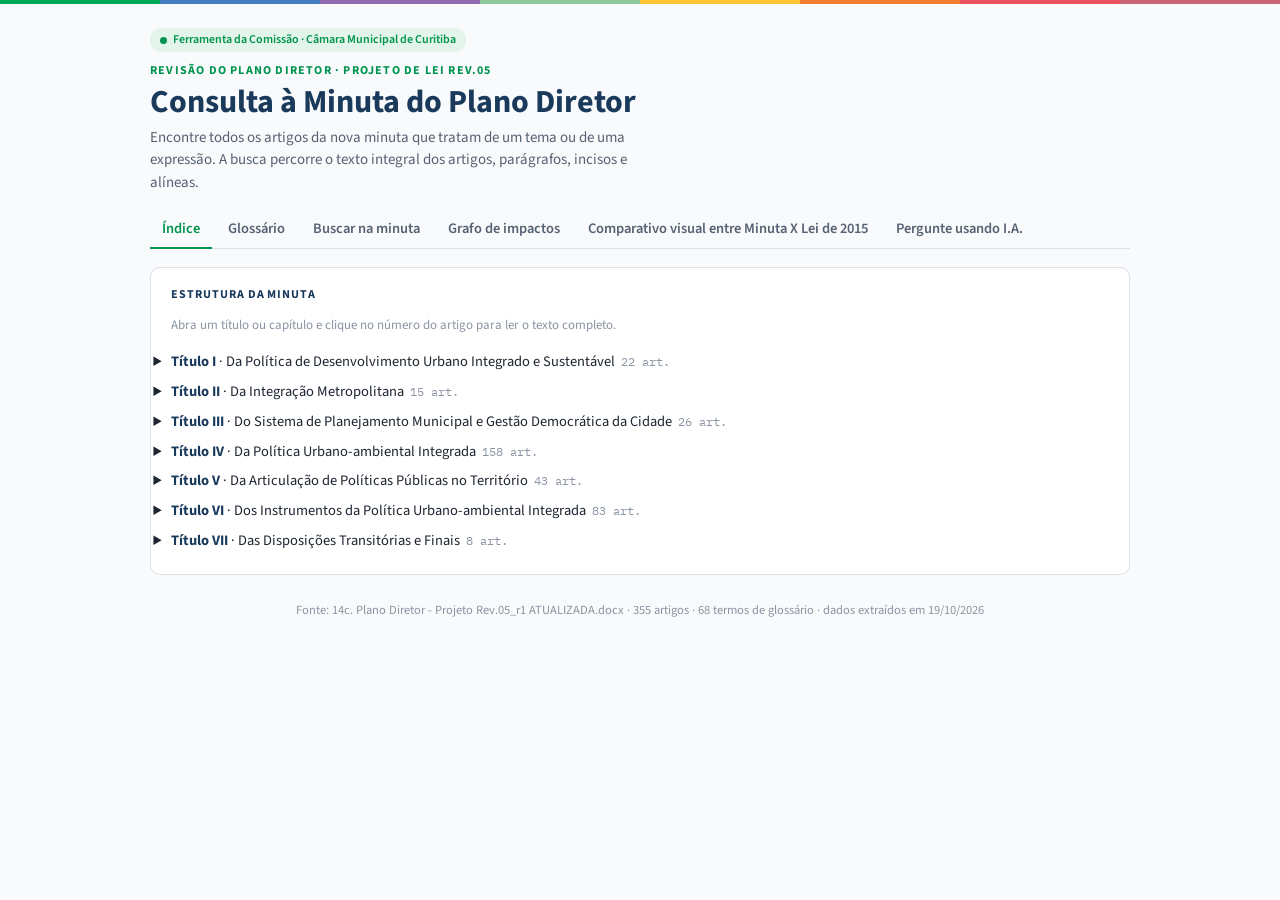
==== commit 2abd231d: "Update index.html" ====
--- a/index.html
+++ b/index.html
@@ -32,9 +32,7 @@
     <button type="button" data-aba="glossario">Glossário</button>
     <button type="button" data-aba="busca">Buscar na minuta</button>
     <a href="grafo.html" id="link-grafo">Grafo de impactos</a>
-    <a href="versoes.html">O que mudou</a>
-    <a href="lei2015.html">Lei de 2015 × nova</a>
-    <a href="comparativo.html">Comparativo visual</a>
+    <a href="comparativo.html">Comparativo visual entre Minuta X Lei de 2015</a>
     <button type="button" data-aba="pergunte">Pergunte usando I.A.</button>
   </nav>
 
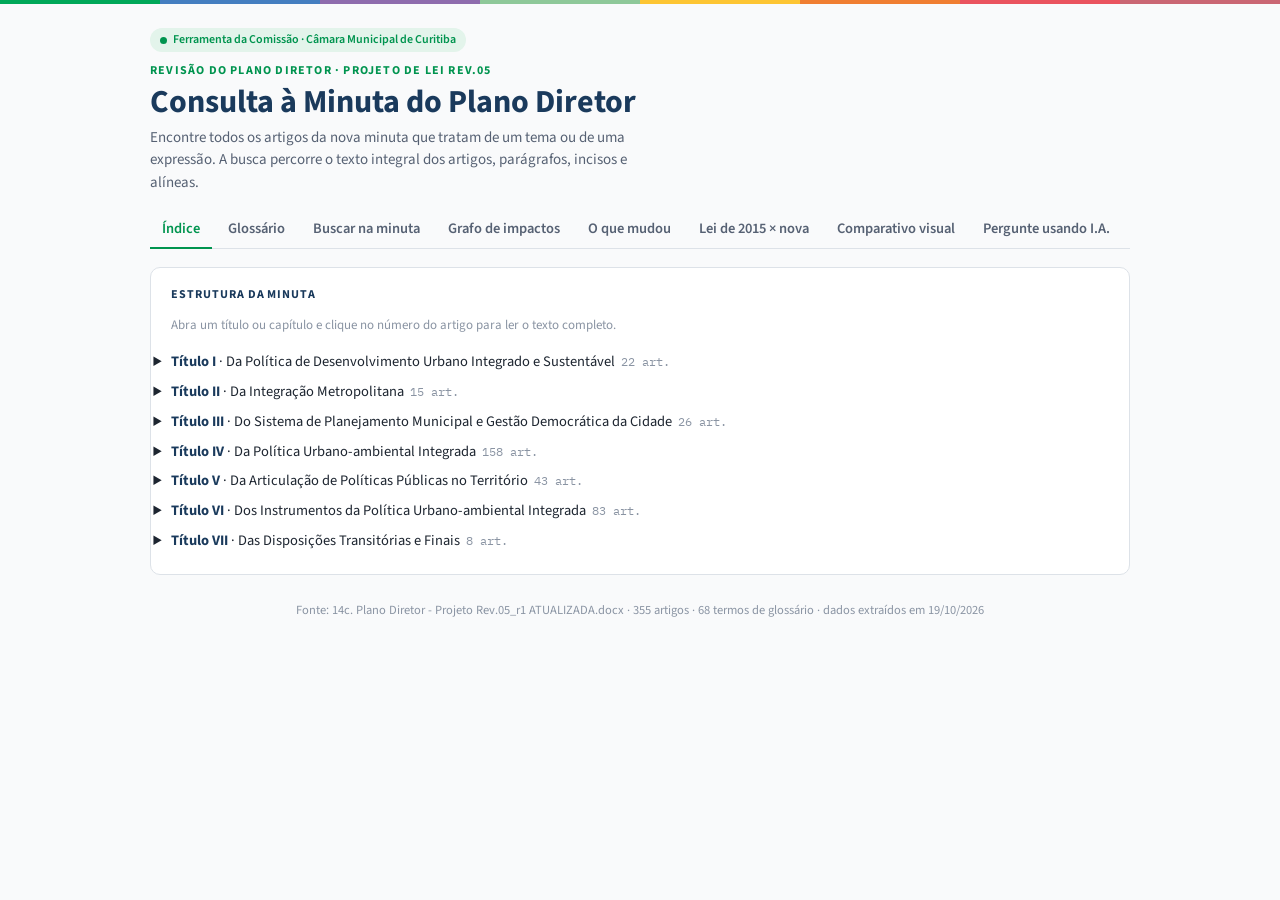
==== commit 3c020d7e: "Update links in index.html for comparison and versions" ====
--- a/index.html
+++ b/index.html
@@ -32,7 +32,9 @@
     <button type="button" data-aba="glossario">Glossário</button>
     <button type="button" data-aba="busca">Buscar na minuta</button>
     <a href="grafo.html" id="link-grafo">Grafo de impactos</a>
-    <a href="comparativo.html">Comparativo visual entre Minuta X Lei de 2015</a>
+    <a href="versoes.html">O que mudou</a>
+    <a href="lei2015.html">Lei de 2015 × nova</a>
+    <a href="comparativo.html">Comparativo visual</a>
     <button type="button" data-aba="pergunte">Pergunte usando I.A.</button>
   </nav>
 
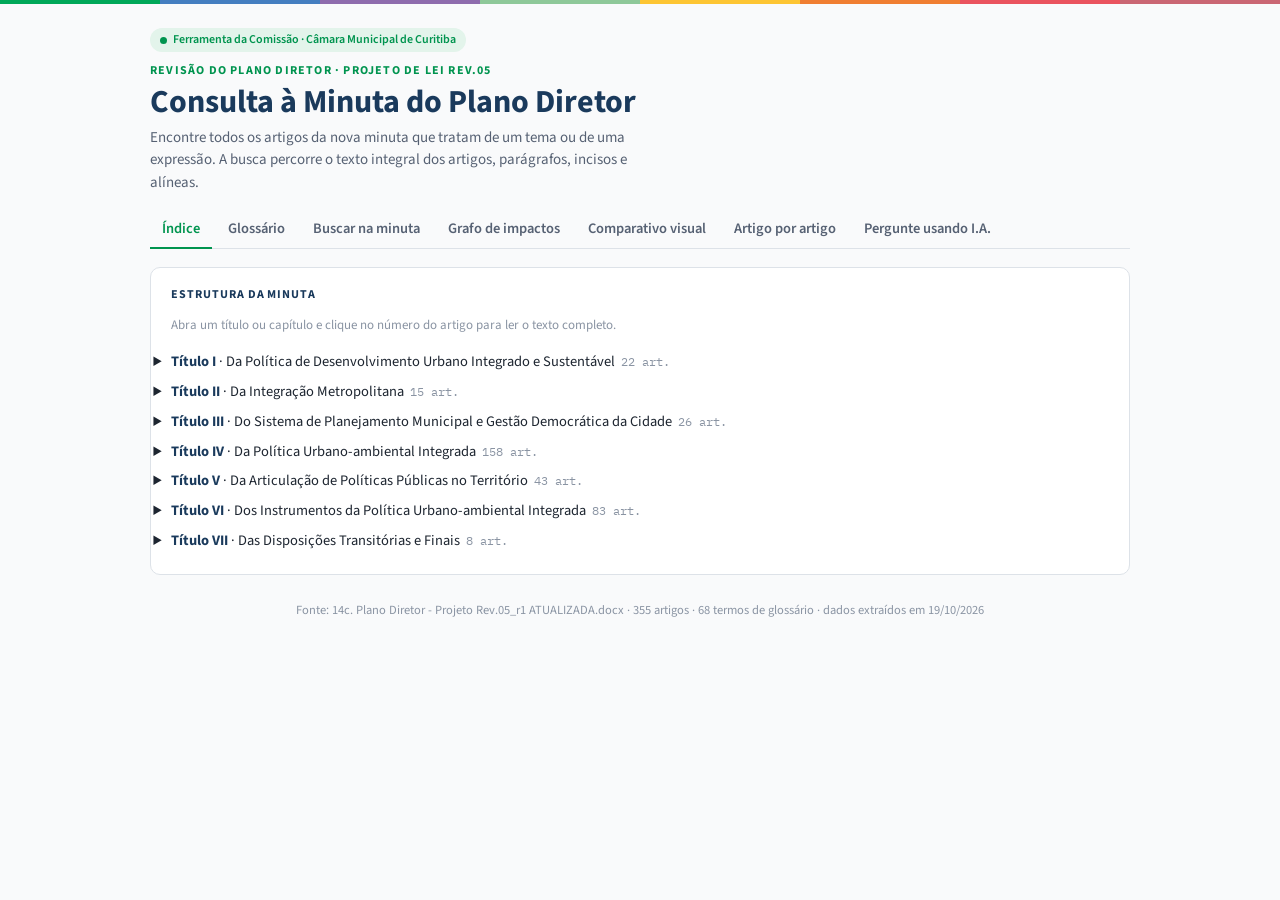
==== commit d7da5b0b: "Add files via upload" ====
--- a/index.html
+++ b/index.html
@@ -32,9 +32,8 @@
     <button type="button" data-aba="glossario">Glossário</button>
     <button type="button" data-aba="busca">Buscar na minuta</button>
     <a href="grafo.html" id="link-grafo">Grafo de impactos</a>
-    <a href="versoes.html">O que mudou</a>
-    <a href="lei2015.html">Lei de 2015 × nova</a>
     <a href="comparativo.html">Comparativo visual</a>
+    <a href="artigos.html">Artigo por artigo</a>
     <button type="button" data-aba="pergunte">Pergunte usando I.A.</button>
   </nav>
 
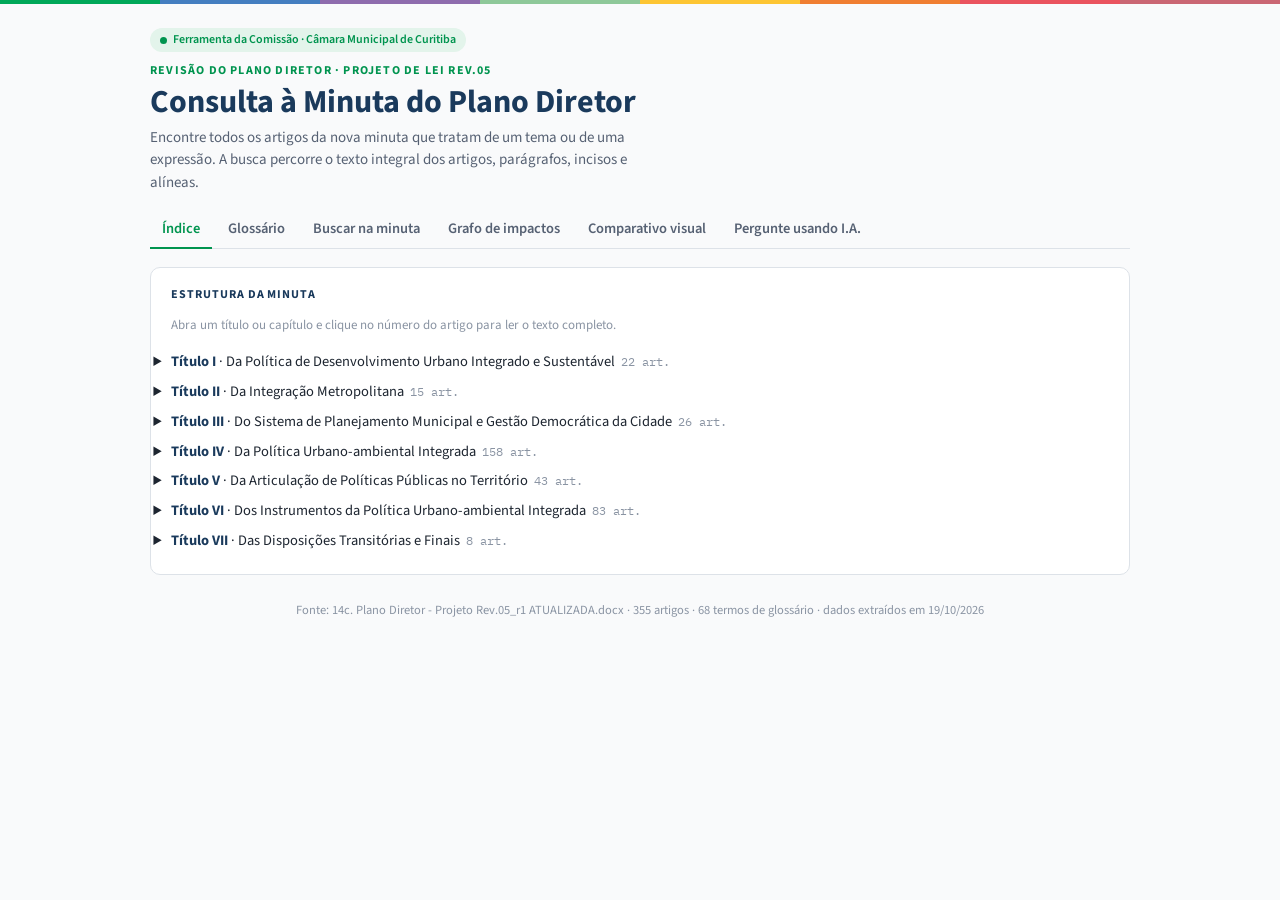
==== commit 95ff605a: "Add files via upload" ====
--- a/index.html
+++ b/index.html
@@ -15,7 +15,7 @@
 <link rel="preconnect" href="https://fonts.googleapis.com">
 <link rel="preconnect" href="https://fonts.gstatic.com" crossorigin>
 <link href="https://fonts.googleapis.com/css2?family=Source+Sans+3:wght@400;500;600;700&family=Source+Serif+4:opsz,wght@8..60,400;8..60,600&family=IBM+Plex+Mono:wght@400;500&display=swap" rel="stylesheet">
-<link rel="stylesheet" href="assets/estilo.css">
+<link rel="stylesheet" href="assets/estilo.css?v=20261104">
 </head>
 <body>
 <div class="faixa" aria-hidden="true"></div>
@@ -33,7 +33,8 @@
     <button type="button" data-aba="busca">Buscar na minuta</button>
     <a href="grafo.html" id="link-grafo">Grafo de impactos</a>
     <a href="comparativo.html">Comparativo visual</a>
-    <a href="artigos.html">Artigo por artigo</a>
+    <!-- "Artigo por artigo" escondida nesta fase: para mostrar de novo, apague o style="display:none" -->
+    <a href="artigos.html" style="display:none">Artigo por artigo</a>
     <button type="button" data-aba="pergunte">Pergunte usando I.A.</button>
   </nav>
 
@@ -150,8 +151,8 @@
   <footer class="rodape" id="rodape"></footer>
 </div>
 
-<script src="dados/minuta_rev05.js"></script>
-<script src="assets/busca.js"></script>
+<script src="dados/minuta_rev05.js?v=20261104"></script>
+<script src="assets/busca.js?v=20261104"></script>
 <script>
   /* Endpoint do n8n para perguntas em linguagem natural (RAG sobre a Rev.05).
      Workflow: n8n/minuta_n8n_perguntar.json. Deixe vazio para desligar a aba. Contrato:
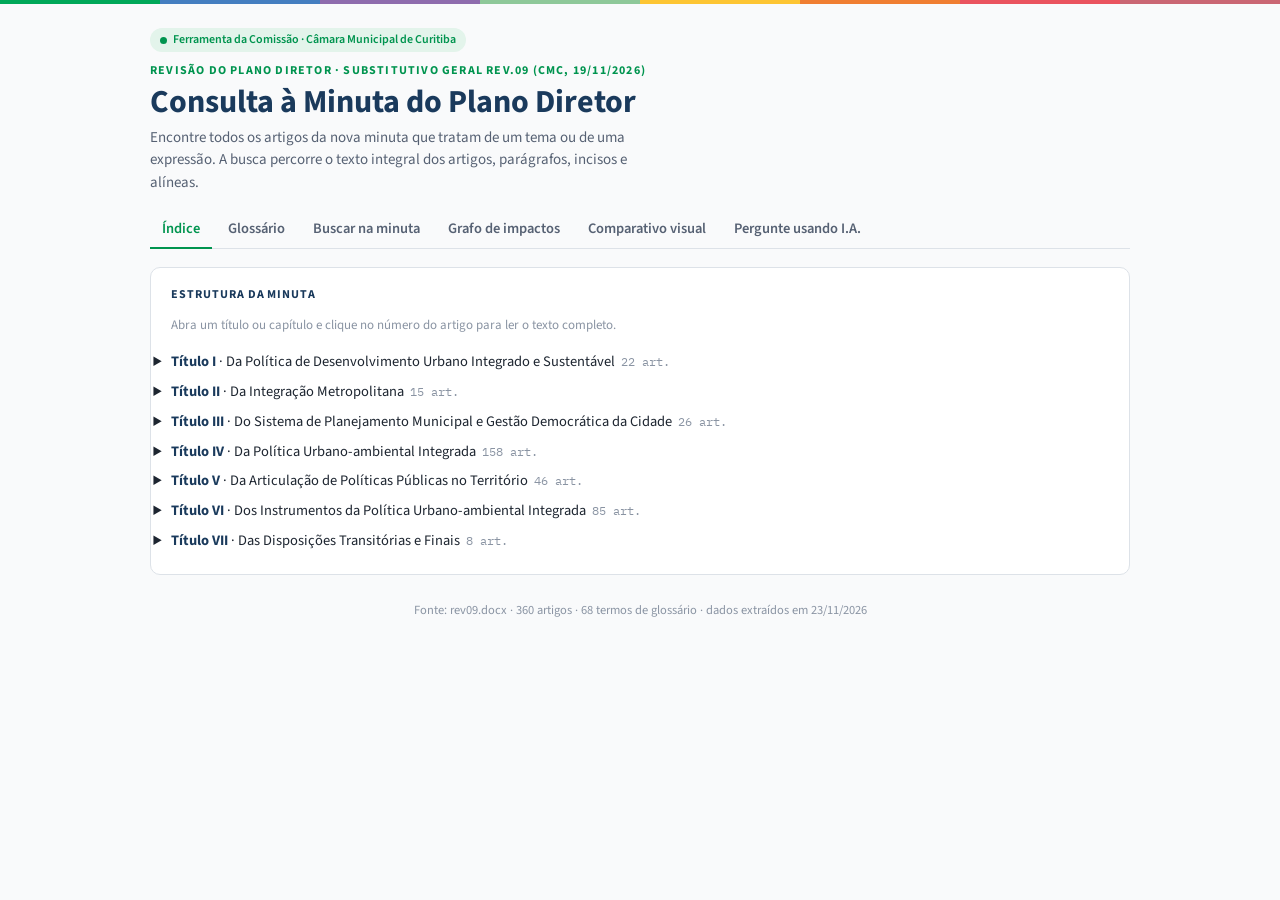
==== commit 057d48e1: "Atualiza consulta para o Substitutivo Geral Rev.09 (CMC, 19/11/2026) - Índice, busca e grafo com os " ====
--- a/index.html
+++ b/index.html
@@ -15,14 +15,14 @@
 <link rel="preconnect" href="https://fonts.googleapis.com">
 <link rel="preconnect" href="https://fonts.gstatic.com" crossorigin>
 <link href="https://fonts.googleapis.com/css2?family=Source+Sans+3:wght@400;500;600;700&family=Source+Serif+4:opsz,wght@8..60,400;8..60,600&family=IBM+Plex+Mono:wght@400;500&display=swap" rel="stylesheet">
-<link rel="stylesheet" href="assets/estilo.css?v=20261104">
+<link rel="stylesheet" href="assets/estilo.css?v=20261123">
 </head>
 <body>
 <div class="faixa" aria-hidden="true"></div>
 <div class="page">
   <header class="topo">
     <span class="selo">Ferramenta da Comissão · Câmara Municipal de Curitiba</span>
-    <p class="eyebrow">Revisão do Plano Diretor · Projeto de Lei Rev.05</p>
+    <p class="eyebrow">Revisão do Plano Diretor · Substitutivo Geral Rev.09 (CMC, 19/11/2026)</p>
     <h1>Consulta à Minuta do Plano Diretor</h1>
     <p class="subtitulo" id="subtitulo">Encontre todos os artigos da nova minuta que tratam de um tema ou de uma expressão. A busca percorre o texto integral dos artigos, parágrafos, incisos e alíneas.</p>
   </header>
@@ -116,16 +116,16 @@
   <div id="aba-pergunte" class="aba" hidden>
     <section class="card">
       <h2>Pergunte usando I.A.</h2>
-      <p class="dica" style="font-size:14px">Perguntas de localizar ou contar termos, ler um artigo ou consultar uma definição são respondidas por programa, na hora e sem custo. Perguntas de impacto e de tema passam por uma varredura dos 355 artigos e depois pela análise da IA. Coloque entre aspas os termos exatos e cite o artigo pelo número.</p>
+      <p class="dica" style="font-size:14px">Perguntas de localizar ou contar termos, ler um artigo ou consultar uma definição são respondidas por programa, na hora e sem custo. Perguntas de impacto e de tema passam por uma varredura dos 360 artigos e depois pela análise da IA. Coloque entre aspas os termos exatos e cite o artigo pelo número.</p>
       <div>
         <label for="pergunta">Sua pergunta</label>
         <textarea id="pergunta" rows="3" placeholder='Ex.: se trocarmos "poderá" por "deverá" no art. 62, o que muda no resto da minuta?'></textarea>
       </div>
       <button class="btn" type="button" id="btn-perguntar" style="align-self:flex-start">Perguntar</button>
-      <div id="status-pergunta" hidden style="display:flex;gap:10px;align-items:center;color:var(--ink-soft)"><div class="spinner"></div><span>Lendo os 355 artigos e analisando. Pode levar até um minuto…</span></div>
+      <div id="status-pergunta" hidden style="display:flex;gap:10px;align-items:center;color:var(--ink-soft)"><div class="spinner"></div><span>Lendo os 360 artigos e analisando. Pode levar até um minuto…</span></div>
     </section>
     <section class="card aviso" id="aviso-ia" hidden>
-      <p>Esta função entra no ar quando a Rev.05 for carregada na base de busca semântica. Enquanto isso, use a aba <button class="link" type="button" data-ir="busca">Buscar na minuta</button>, que já cobre o texto integral.</p>
+      <p>Esta função entra no ar quando a Rev.09 for carregada na base de busca semântica. Enquanto isso, use a aba <button class="link" type="button" data-ir="busca">Buscar na minuta</button>, que já cobre o texto integral.</p>
     </section>
     <section class="card" id="resposta-ia" hidden>
       <p class="dica" id="resposta-pergunta"></p>
@@ -151,12 +151,12 @@
   <footer class="rodape" id="rodape"></footer>
 </div>
 
-<script src="dados/minuta_rev05.js?v=20261104"></script>
-<script src="assets/busca.js?v=20261104"></script>
+<script src="dados/minuta_rev09.js?v=20261123"></script>
+<script src="assets/busca.js?v=20261123"></script>
 <script>
-  /* Endpoint do n8n para perguntas em linguagem natural (RAG sobre a Rev.05).
+  /* Endpoint do n8n para perguntas em linguagem natural (RAG sobre a Rev.09).
      Workflow: n8n/minuta_n8n_perguntar.json. Deixe vazio para desligar a aba. Contrato:
-       POST { pergunta, versao: "rev05" }
+       POST { pergunta, versao: "rev09" }
        → { resposta, fontes: [{ artigo }], impactos: [{ artigo, nivel, origem, motivo }], varredura: {...} } */
   const ASK_URL = 'https://n8n.planodiretorcuritiba.cloud/webhook/minuta-perguntar-orq';   // orquestrador (C). Varredura pura (A): /webhook/minuta-perguntar
 
@@ -206,7 +206,7 @@
     $('link-grafo').href = B.urlDe(estado, 'grafo.html');
     if (!estado.q && !estado.comandos.size) {
       ultimo = null; $('card-resumo').hidden = true; $('card-gloss').hidden = true;
-      $('lista').innerHTML = `<div class="card vazio">Digite um termo ou expressão. A minuta Rev.05 tem ${B.artigos.length} artigos em ${titulos.length} títulos.</div>`;
+      $('lista').innerHTML = `<div class="card vazio">Digite um termo ou expressão. A minuta Rev.09 tem ${B.artigos.length} artigos em ${titulos.length} títulos.</div>`;
       $('mais-wrap').hidden = true; return;
     }
     ultimo = B.buscar(estado); mostrando = PAGINA;
@@ -322,7 +322,7 @@
     const csv = '﻿' + linhas.map((l) => l.map((v) => '"' + String(v).replace(/"/g, '""') + '"').join(';')).join('\r\n');
     const a = document.createElement('a');
     a.href = URL.createObjectURL(new Blob([csv], { type: 'text/csv;charset=utf-8' }));
-    a.download = 'minuta_rev05_busca_' + (estado.q || [...estado.comandos].join('-')).replace(/[^\p{L}\p{N}]+/gu, '_').slice(0, 40) + '.csv';
+    a.download = 'minuta_rev09_busca_' + (estado.q || [...estado.comandos].join('-')).replace(/[^\p{L}\p{N}]+/gu, '_').slice(0, 40) + '.csv';
     document.body.appendChild(a); a.click(); a.remove();
   });
 
@@ -372,7 +372,7 @@
     if (!ASK_URL) { $('aviso-ia').hidden = false; return; }
     $('erro-ia').hidden = true; $('resposta-ia').hidden = true; $('resposta-lista-card').hidden = true; $('resposta-impactos-card').hidden = true; $('resposta-varredura-card').hidden = true; $('status-pergunta').hidden = false; $('btn-perguntar').disabled = true;
     try {
-      const res = await fetch(ASK_URL, { method: 'POST', headers: { 'Content-Type': 'application/json' }, body: JSON.stringify({ pergunta, versao: 'rev05' }) });
+      const res = await fetch(ASK_URL, { method: 'POST', headers: { 'Content-Type': 'application/json' }, body: JSON.stringify({ pergunta, versao: 'rev09' }) });
       const bruto = await res.text();
       if (!res.ok) throw new Error('o servidor respondeu HTTP ' + res.status + (res.status === 524 ? ' (tempo esgotado no Cloudflare)' : ''));
       if (!bruto.trim()) throw new Error('o fluxo do n8n terminou sem resposta; veja a última execução no n8n');
@@ -384,7 +384,7 @@
       const fontes = (data.fontes || []).map((f) => Number(f.artigo || f)).filter((n) => B.porNumero.has(n));
       $('resposta-fontes').innerHTML = fontes.length && !(data.lista || []).length ? `<span class="refs">Artigos usados: ${fontes.map((n) => `<button class="link" type="button" data-art="${n}">${B.rotuloArt(n)}</button>`).join(', ')}</span>` : '';
       const rota = $('resposta-rota');
-      rota.hidden = !data.aviso_rota; rota.textContent = data.aviso_rota || '';
+      rota.hidden = !data.aviso_rota; rota.textContent = (data.aviso_rota || '').replace(/^(Analisado por IA)\s*\([^)]*\)/, '$1');   // não mostra o nome do modelo
       rota.dataset.rota = data.rota || '';
       $('resposta-ia').hidden = false;
       renderOcorrencias(data.lista || []);
